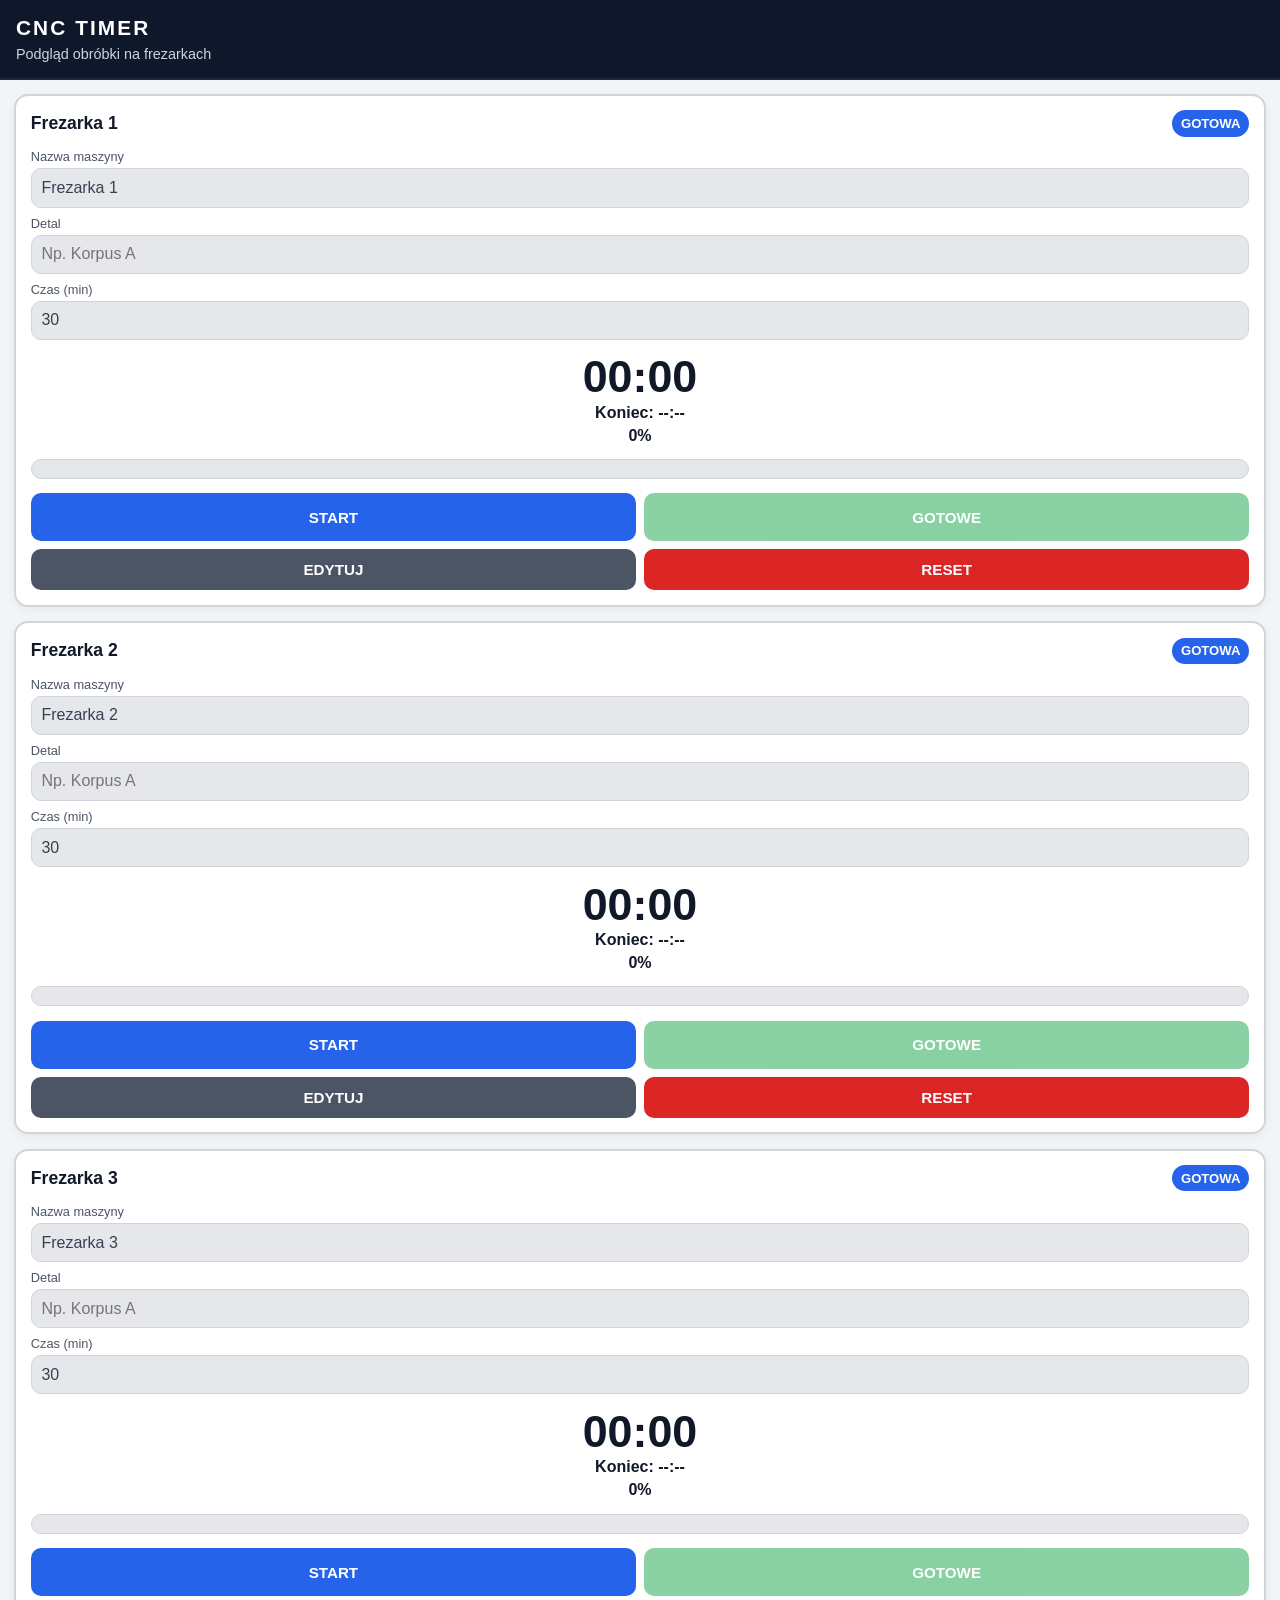
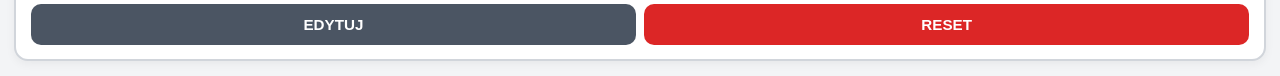
==== cnc-timer/index.html @ 9ff9b41d "Add complete cnc-timer PWA project Co-authored-by: Lavosso <284123228+Lavosso@users.noreply.github.c" ====
<!DOCTYPE html>
<html lang="pl">
  <head>
    <meta charset="UTF-8" />
    <meta name="viewport" content="width=device-width, initial-scale=1.0" />
    <meta name="theme-color" content="#0f172a" />
    <meta name="description" content="Minimalistyczny timer CNC dla wielu frezarek." />
    <link rel="manifest" href="./manifest.json" />
    <link rel="icon" type="image/png" sizes="192x192" href="./icons/icon-192.png" />
    <link rel="apple-touch-icon" href="./icons/icon-192.png" />
    <title>CNC Timer</title>
    <link rel="stylesheet" href="./style.css" />
  </head>
  <body>
    <header class="app-header">
      <h1>CNC TIMER</h1>
      <p>Podgląd obróbki na frezarkach</p>
      <p id="global-message" class="global-message" hidden></p>
    </header>

    <main id="machines" class="machines" aria-live="polite"></main>

    <template id="machine-template">
      <section class="machine-card" data-machine-id="">
        <header class="machine-top">
          <h2 class="machine-name-display"></h2>
          <span class="status-badge"></span>
        </header>

        <div class="machine-fields">
          <label>
            Nazwa maszyny
            <input type="text" class="machine-name-input" maxlength="40" />
          </label>
          <label>
            Detal
            <input type="text" class="part-name-input" maxlength="60" placeholder="Np. Korpus A" />
          </label>
          <label>
            Czas (min)
            <input type="number" class="duration-input" min="1" max="1440" inputmode="numeric" />
          </label>
        </div>

        <div class="time-panel">
          <p class="remaining-time">--:--</p>
          <p class="eta">Koniec: --:--</p>
          <p class="percentage">0%</p>
        </div>

        <div class="progress-wrap" aria-label="Postęp obróbki">
          <div class="progress-bar"></div>
        </div>

        <p class="finish-message" hidden>Obróbka zakończona</p>

        <div class="actions">
          <button type="button" class="btn btn-primary start-btn">START</button>
          <button type="button" class="btn btn-success done-btn">GOTOWE</button>
          <button type="button" class="btn btn-secondary edit-btn">EDYTUJ</button>
          <button type="button" class="btn btn-danger reset-btn">RESET</button>
        </div>
      </section>
    </template>

    <script src="./app.js" defer></script>
  </body>
</html>
---- cnc-timer/style.css ----
:root {
  color-scheme: light;
  --bg: #f3f4f6;
  --card: #ffffff;
  --text: #111827;
  --muted: #4b5563;
  --ready: #2563eb;
  --running: #16a34a;
  --finished: #b91c1c;
  --line: #d1d5db;
}

* {
  box-sizing: border-box;
}

body {
  margin: 0;
  font-family: Arial, Helvetica, sans-serif;
  background: var(--bg);
  color: var(--text);
}

.app-header {
  position: sticky;
  top: 0;
  z-index: 10;
  background: #0f172a;
  color: #fff;
  padding: 1rem;
  border-bottom: 2px solid #1e293b;
}

.app-header h1 {
  margin: 0;
  font-size: 1.3rem;
  letter-spacing: 0.1em;
}

.app-header p {
  margin: 0.35rem 0 0;
  font-size: 0.9rem;
  color: #cbd5e1;
}

.global-message {
  margin-top: 0.55rem !important;
  background: #fef3c7;
  color: #7c2d12 !important;
  padding: 0.45rem 0.6rem;
  border-radius: 8px;
  font-weight: 700;
}

.machines {
  padding: 0.9rem;
  display: grid;
  gap: 0.9rem;
}

.machine-card {
  background: var(--card);
  border: 2px solid var(--line);
  border-radius: 14px;
  padding: 0.9rem;
  box-shadow: 0 3px 10px rgb(0 0 0 / 5%);
}

.machine-card.running {
  border-color: var(--running);
}

.machine-card.finished {
  border-color: var(--finished);
  background: #fef2f2;
}

.machine-top {
  display: flex;
  justify-content: space-between;
  align-items: center;
  gap: 0.75rem;
}

.machine-top h2 {
  margin: 0;
  font-size: 1.1rem;
}

.status-badge {
  font-size: 0.82rem;
  font-weight: 700;
  padding: 0.35rem 0.55rem;
  border-radius: 999px;
  color: #fff;
}

.status-ready {
  background: var(--ready);
}

.status-running {
  background: var(--running);
}

.status-finished {
  background: var(--finished);
}

.machine-fields {
  margin-top: 0.8rem;
  display: grid;
  gap: 0.5rem;
}

.machine-fields label {
  font-size: 0.8rem;
  color: var(--muted);
  display: grid;
  gap: 0.25rem;
}

.machine-fields input {
  width: 100%;
  border: 1px solid var(--line);
  border-radius: 10px;
  padding: 0.6rem;
  font-size: 1rem;
}

.machine-fields input:disabled {
  background: #e5e7eb;
  color: #374151;
}

.time-panel {
  margin-top: 0.9rem;
  text-align: center;
}

.remaining-time {
  margin: 0;
  font-size: clamp(2rem, 8vw, 2.8rem);
  font-weight: 700;
  line-height: 1;
}

.eta,
.percentage {
  margin: 0.3rem 0 0;
  font-size: 1rem;
  font-weight: 700;
}

.progress-wrap {
  margin-top: 0.9rem;
  width: 100%;
  height: 20px;
  border-radius: 999px;
  border: 1px solid var(--line);
  overflow: hidden;
  background: #e5e7eb;
}

.progress-bar {
  width: 0%;
  height: 100%;
  background: linear-gradient(90deg, #22c55e, #16a34a);
  transition: width 0.4s linear;
}

.finish-message {
  margin: 0.8rem 0 0;
  text-align: center;
  font-weight: 700;
  color: var(--finished);
}

.actions {
  margin-top: 0.9rem;
  display: grid;
  grid-template-columns: repeat(2, minmax(0, 1fr));
  gap: 0.5rem;
}

.btn {
  border: none;
  border-radius: 10px;
  padding: 0.75rem;
  font-size: 0.95rem;
  font-weight: 700;
  color: #fff;
  cursor: pointer;
}

.btn:disabled {
  opacity: 0.5;
  cursor: not-allowed;
}

.btn-primary {
  background: #2563eb;
}

.btn-success {
  background: #16a34a;
  min-height: 48px;
}

.btn-secondary {
  background: #4b5563;
}

.btn-danger {
  background: #dc2626;
}

@media (max-width: 420px) {
  .btn {
    padding: 0.7rem 0.55rem;
    font-size: 0.86rem;
  }
}
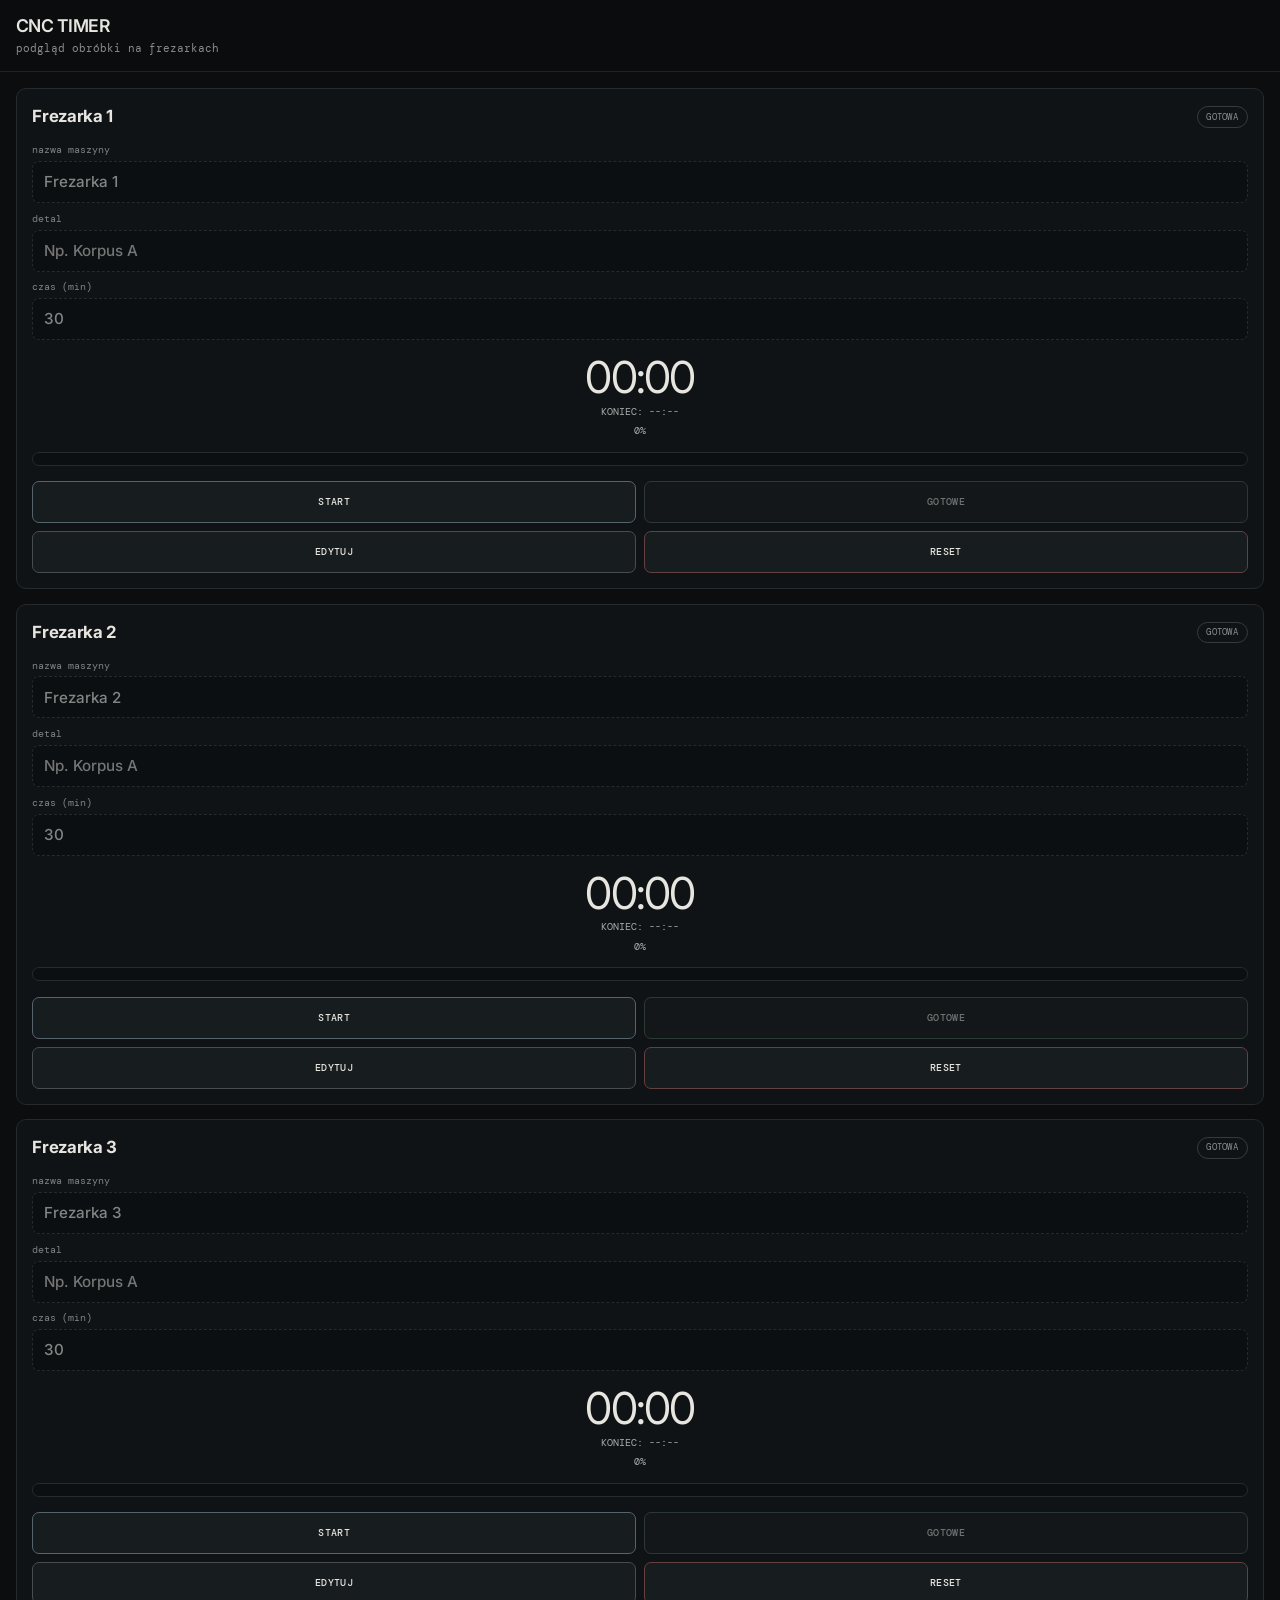
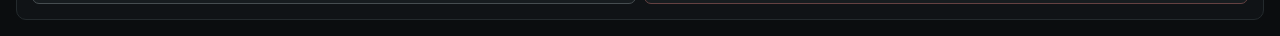
==== commit f54736ff: "Fix mobile input rerender issue and restyle CNC timer UI Co-authored-by: Lavosso <284123228+Lavosso@" ====
--- a/cnc-timer/index.html
+++ b/cnc-timer/index.html
@@ -3,8 +3,14 @@
   <head>
     <meta charset="UTF-8" />
     <meta name="viewport" content="width=device-width, initial-scale=1.0" />
-    <meta name="theme-color" content="#0f172a" />
+    <meta name="theme-color" content="#0b0d0f" />
     <meta name="description" content="Minimalistyczny timer CNC dla wielu frezarek." />
+    <link rel="preconnect" href="https://fonts.googleapis.com" />
+    <link rel="preconnect" href="https://fonts.gstatic.com" crossorigin />
+    <link
+      href="https://fonts.googleapis.com/css2?family=DM+Mono:wght@400;500&family=Inter:wght@400;500;600;700&display=swap"
+      rel="stylesheet"
+    />
     <link rel="manifest" href="./manifest.json" />
     <link rel="icon" type="image/png" sizes="192x192" href="./icons/icon-192.png" />
     <link rel="apple-touch-icon" href="./icons/icon-192.png" />
--- a/cnc-timer/style.css
+++ b/cnc-timer/style.css
@@ -1,13 +1,14 @@
 :root {
-  color-scheme: light;
-  --bg: #f3f4f6;
-  --card: #ffffff;
-  --text: #111827;
-  --muted: #4b5563;
-  --ready: #2563eb;
-  --running: #16a34a;
-  --finished: #b91c1c;
-  --line: #d1d5db;
+  color-scheme: dark;
+  --bg: #0b0d0f;
+  --panel: #101316;
+  --text: #e7e5df;
+  --muted: #898f8d;
+  --line: #242a2d;
+  --line-strong: #343b3e;
+  --accent: #d5a563;
+  --running: #9bb695;
+  --finished: #c97b7b;
 }
 
 * {
@@ -16,63 +17,67 @@
 
 body {
   margin: 0;
-  font-family: Arial, Helvetica, sans-serif;
   background: var(--bg);
   color: var(--text);
+  font-family: Inter, system-ui, sans-serif;
+  line-height: 1.5;
+  -webkit-font-smoothing: antialiased;
 }
 
 .app-header {
   position: sticky;
   top: 0;
   z-index: 10;
-  background: #0f172a;
-  color: #fff;
+  background: rgb(11 13 15 / 86%);
+  backdrop-filter: blur(14px);
+  border-bottom: 1px solid rgb(36 42 45 / 80%);
   padding: 1rem;
-  border-bottom: 2px solid #1e293b;
 }
 
 .app-header h1 {
   margin: 0;
-  font-size: 1.3rem;
-  letter-spacing: 0.1em;
+  font: 600 1.1rem/1.1 Inter, system-ui, sans-serif;
+  letter-spacing: -0.03em;
 }
 
 .app-header p {
   margin: 0.35rem 0 0;
-  font-size: 0.9rem;
-  color: #cbd5e1;
+  color: var(--muted);
+  font: 11px/1.3 "DM Mono", monospace;
+  text-transform: lowercase;
 }
 
 .global-message {
-  margin-top: 0.55rem !important;
-  background: #fef3c7;
-  color: #7c2d12 !important;
-  padding: 0.45rem 0.6rem;
-  border-radius: 8px;
-  font-weight: 700;
+  margin-top: 0.6rem !important;
+  padding: 0.5rem 0.65rem;
+  border-radius: 7px;
+  border: 1px solid var(--line-strong);
+  background: #15120e;
+  color: var(--accent) !important;
+  font: 10px/1.4 "DM Mono", monospace;
+  text-transform: uppercase;
 }
 
 .machines {
-  padding: 0.9rem;
+  padding: 1rem;
   display: grid;
   gap: 0.9rem;
 }
 
 .machine-card {
-  background: var(--card);
-  border: 2px solid var(--line);
-  border-radius: 14px;
-  padding: 0.9rem;
-  box-shadow: 0 3px 10px rgb(0 0 0 / 5%);
+  background: var(--panel);
+  border: 1px solid var(--line);
+  border-radius: 10px;
+  padding: 0.95rem;
 }
 
 .machine-card.running {
-  border-color: var(--running);
+  border-color: #486154;
 }
 
 .machine-card.finished {
-  border-color: var(--finished);
-  background: #fef2f2;
+  border-color: #6b4040;
+  background: #121010;
 }
 
 .machine-top {
@@ -84,140 +89,148 @@
 
 .machine-top h2 {
   margin: 0;
-  font-size: 1.1rem;
+  font-size: 1.05rem;
+  letter-spacing: -0.02em;
 }
 
 .status-badge {
-  font-size: 0.82rem;
-  font-weight: 700;
-  padding: 0.35rem 0.55rem;
+  border: 1px solid var(--line-strong);
   border-radius: 999px;
-  color: #fff;
+  padding: 0.32rem 0.55rem;
+  font: 9px/1 "DM Mono", monospace;
+  letter-spacing: 0.03em;
+  text-transform: uppercase;
 }
 
 .status-ready {
-  background: var(--ready);
+  color: var(--muted);
 }
 
 .status-running {
-  background: var(--running);
+  color: var(--running);
 }
 
 .status-finished {
-  background: var(--finished);
+  color: var(--finished);
 }
 
 .machine-fields {
-  margin-top: 0.8rem;
-  display: grid;
-  gap: 0.5rem;
+  margin-top: 0.85rem;
+  display: grid;
+  gap: 0.55rem;
 }
 
 .machine-fields label {
-  font-size: 0.8rem;
-  color: var(--muted);
-  display: grid;
-  gap: 0.25rem;
+  display: grid;
+  gap: 0.3rem;
+  color: #7d8482;
+  font: 10px/1.3 "DM Mono", monospace;
+  text-transform: lowercase;
 }
 
 .machine-fields input {
   width: 100%;
+  min-height: 42px;
   border: 1px solid var(--line);
-  border-radius: 10px;
-  padding: 0.6rem;
-  font-size: 1rem;
+  border-radius: 7px;
+  background: #0e1113;
+  color: var(--text);
+  padding: 0.6rem 0.65rem;
+  font: 500 0.95rem/1.3 Inter, system-ui, sans-serif;
+}
+
+.machine-fields input:focus {
+  outline: 2px solid rgb(148 175 191 / 45%);
+  outline-offset: 0;
+  border-color: #4a5a63;
 }
 
 .machine-fields input:disabled {
-  background: #e5e7eb;
-  color: #374151;
+  background: #0c0f11;
+  color: #7f8684;
+  border-style: dashed;
 }
 
 .time-panel {
-  margin-top: 0.9rem;
+  margin-top: 0.95rem;
   text-align: center;
 }
 
 .remaining-time {
   margin: 0;
-  font-size: clamp(2rem, 8vw, 2.8rem);
-  font-weight: 700;
+  font-size: clamp(2rem, 8vw, 2.75rem);
   line-height: 1;
+  letter-spacing: -0.04em;
 }
 
 .eta,
 .percentage {
-  margin: 0.3rem 0 0;
-  font-size: 1rem;
-  font-weight: 700;
+  margin: 0.35rem 0 0;
+  color: #a7adab;
+  font: 10px/1.35 "DM Mono", monospace;
+  text-transform: uppercase;
 }
 
 .progress-wrap {
   margin-top: 0.9rem;
   width: 100%;
-  height: 20px;
+  height: 14px;
+  border: 1px solid var(--line);
   border-radius: 999px;
-  border: 1px solid var(--line);
   overflow: hidden;
-  background: #e5e7eb;
+  background: #0c0f11;
 }
 
 .progress-bar {
   width: 0%;
   height: 100%;
-  background: linear-gradient(90deg, #22c55e, #16a34a);
+  background: linear-gradient(90deg, #7f9980, #9bb695);
   transition: width 0.4s linear;
 }
 
 .finish-message {
   margin: 0.8rem 0 0;
   text-align: center;
-  font-weight: 700;
   color: var(--finished);
+  font: 10px/1.3 "DM Mono", monospace;
+  text-transform: uppercase;
 }
 
 .actions {
-  margin-top: 0.9rem;
+  margin-top: 0.95rem;
   display: grid;
   grid-template-columns: repeat(2, minmax(0, 1fr));
   gap: 0.5rem;
 }
 
 .btn {
-  border: none;
-  border-radius: 10px;
-  padding: 0.75rem;
-  font-size: 0.95rem;
-  font-weight: 700;
-  color: #fff;
-  cursor: pointer;
+  min-height: 42px;
+  border: 1px solid var(--line-strong);
+  border-radius: 7px;
+  background: #171c1f;
+  color: var(--text);
+  padding: 0.65rem 0.55rem;
+  font: 500 10px/1 "DM Mono", monospace;
+  text-transform: uppercase;
+  letter-spacing: 0.03em;
 }
 
 .btn:disabled {
-  opacity: 0.5;
-  cursor: not-allowed;
+  opacity: 0.45;
 }
 
 .btn-primary {
-  background: #2563eb;
+  border-color: #55646c;
 }
 
 .btn-success {
-  background: #16a34a;
-  min-height: 48px;
+  border-color: #4f6855;
 }
 
 .btn-secondary {
-  background: #4b5563;
+  border-color: #464d50;
 }
 
 .btn-danger {
-  background: #dc2626;
-}
-
-@media (max-width: 420px) {
-  .btn {
-    padding: 0.7rem 0.55rem;
-    font-size: 0.86rem;
-  }
-}
+  border-color: #644141;
+}
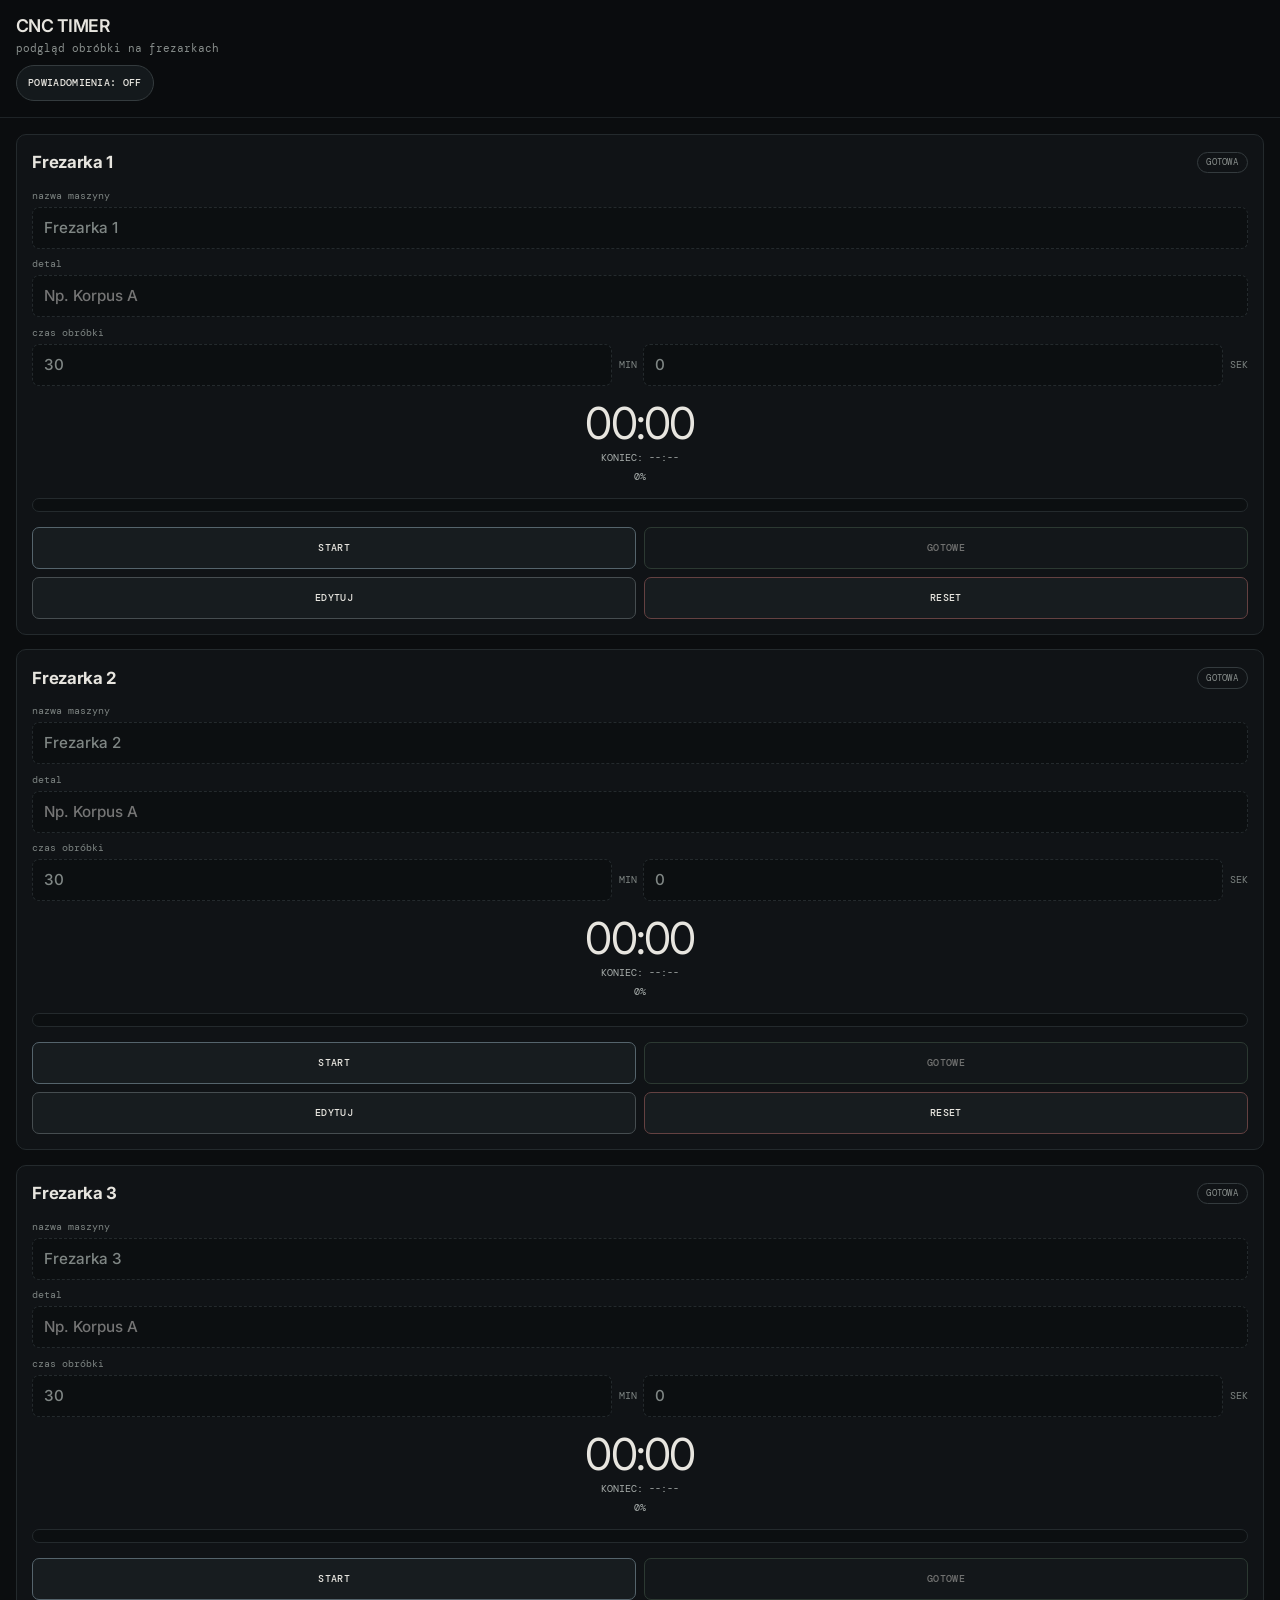
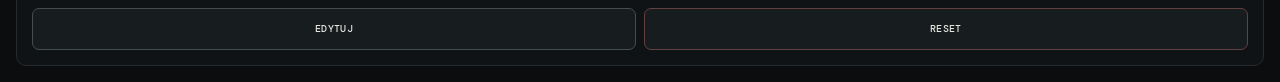
==== commit 16470188: "Implement seconds inputs and notification settings Co-authored-by: Lavosso <284123228+Lavosso@users." ====
--- a/cnc-timer/index.html
+++ b/cnc-timer/index.html
@@ -21,6 +21,9 @@
     <header class="app-header">
       <h1>CNC TIMER</h1>
       <p>Podgląd obróbki na frezarkach</p>
+      <button type="button" id="notifications-toggle" class="notifications-toggle" aria-pressed="false">
+        Powiadomienia: OFF
+      </button>
       <p id="global-message" class="global-message" hidden></p>
     </header>
 
@@ -43,8 +46,13 @@
             <input type="text" class="part-name-input" maxlength="60" placeholder="Np. Korpus A" />
           </label>
           <label>
-            Czas (min)
-            <input type="number" class="duration-input" min="1" max="1440" inputmode="numeric" />
+            Czas obróbki
+            <div class="duration-row">
+              <input type="number" class="duration-minutes-input" min="0" max="1440" inputmode="numeric" />
+              <span class="duration-separator">min</span>
+              <input type="number" class="duration-seconds-input" min="0" max="59" inputmode="numeric" />
+              <span class="duration-separator">sek</span>
+            </div>
           </label>
         </div>
 
--- a/cnc-timer/style.css
+++ b/cnc-timer/style.css
@@ -47,6 +47,19 @@
   text-transform: lowercase;
 }
 
+.notifications-toggle {
+  margin-top: 0.6rem;
+  min-height: 36px;
+  border: 1px solid var(--line-strong);
+  border-radius: 999px;
+  background: #14191c;
+  color: var(--text);
+  padding: 0.4rem 0.7rem;
+  font: 500 10px/1 "DM Mono", monospace;
+  text-transform: uppercase;
+  letter-spacing: 0.03em;
+}
+
 .global-message {
   margin-top: 0.6rem !important;
   padding: 0.5rem 0.65rem;
@@ -149,6 +162,19 @@
   background: #0c0f11;
   color: #7f8684;
   border-style: dashed;
+}
+
+.duration-row {
+  display: grid;
+  grid-template-columns: minmax(0, 1fr) auto minmax(0, 1fr) auto;
+  gap: 0.4rem;
+  align-items: center;
+}
+
+.duration-separator {
+  color: #7d8482;
+  font: 10px/1 "DM Mono", monospace;
+  text-transform: uppercase;
 }
 
 .time-panel {
